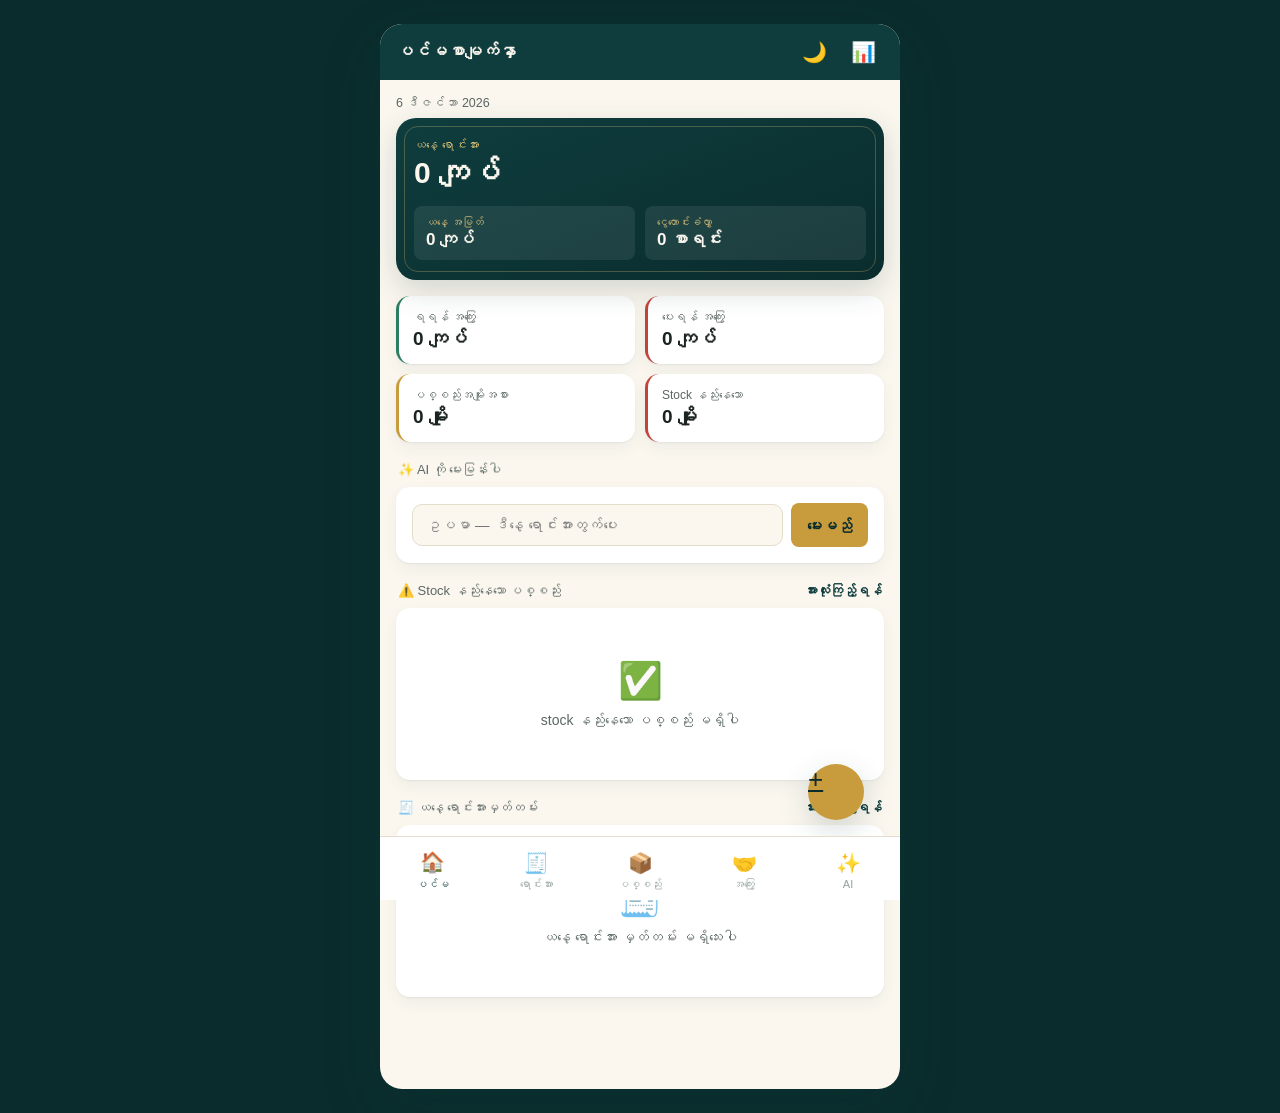
==== dashboard.html @ eabe9bf7 "Add files via upload" ====
<!DOCTYPE html>
<html lang="my">
<head>
<meta charset="UTF-8">
<meta name="viewport" content="width=device-width, initial-scale=1, viewport-fit=cover, maximum-scale=1">
<meta name="theme-color" content="#0F3D3E">
<title>ပင်မစာမျက်နှာ — မြန်မာလုပ်ငန်းကူ AI</title>
<link rel="manifest" href="manifest.json">
<link rel="icon" href="icon-192.png">
<link rel="apple-touch-icon" href="icon-192.png">
<link rel="stylesheet" href="style.css">
<link rel="stylesheet" href="responsive.css">
</head>
<body>
<div class="app">

  <div class="page">
    <div class="small muted" id="dateLabel">—</div>

    <div class="ledger mt-8">
      <div class="label">ယနေ့ ရောင်းအား</div>
      <div class="amount" id="ledgerAmount">0 ကျပ်</div>
      <div class="ledger-grid">
        <div class="ledger-mini">
          <div class="l">ယနေ့ အမြတ်</div>
          <div class="v" id="miniProfit">0 ကျပ်</div>
        </div>
        <div class="ledger-mini">
          <div class="l">ငွေတောင်းခံလွှာ</div>
          <div class="v" id="miniCount">0 စာရင်း</div>
        </div>
      </div>
    </div>

    <div class="stat-row mt-16">
      <div class="stat">
        <div class="l">ရရန် အကြွေး</div>
        <div class="v" id="statReceivable">0</div>
      </div>
      <div class="stat warn">
        <div class="l">ပေးရန် အကြွေး</div>
        <div class="v" id="statPayable">0</div>
      </div>
      <div class="stat gold">
        <div class="l">ပစ္စည်းအမျိုးအစား</div>
        <div class="v" id="statStock">0</div>
      </div>
      <div class="stat warn">
        <div class="l">Stock နည်းနေသော</div>
        <div class="v" id="statLow">0</div>
      </div>
    </div>

    <div class="section-title">
      <span>✨ AI ကို မေးမြန်းပါ</span>
    </div>
    <div class="card">
      <div class="flex gap-8">
        <input id="quickAsk" type="text" placeholder="ဥပမာ — ဒီနေ့ ရောင်းအားတွက်ပေး" style="flex:1;border:1.5px solid var(--line);border-radius:10px;padding:12px 13px;background:var(--paper);color:var(--ink);font-size:14.5px;">
        <button class="btn btn-gold" id="quickAskBtn" style="min-height:44px;padding:10px 16px;">မေးမည်</button>
      </div>
    </div>

    <div class="section-title">
      <span>⚠️ Stock နည်းနေသော ပစ္စည်း</span>
      <a class="link" href="inventory.html">အားလုံးကြည့်ရန်</a>
    </div>
    <div class="card" id="lowStockList"></div>

    <div class="section-title">
      <span>🧾 ယနေ့ ရောင်းအားမှတ်တမ်း</span>
      <a class="link" href="sales.html">အားလုံးကြည့်ရန်</a>
    </div>
    <div class="card" id="recentSalesList"></div>
  </div>

  <a href="sales.html" class="fab" title="ရောင်းအားထည့်ရန်">+</a>
</div>

<script src="db.js"></script>
<script src="utils.js"></script>
<script src="app.js"></script>
</body>
</html>
---- style.css ----
/* ==========================================================================
   Myanmar Work AI — Design Tokens
   Concept: "ငွေစာရင်းစာအုပ်" (the ledger book) — a teal cover, gold-stitched
   spine, cream pages. Numbers are the hero; everything else stays quiet.
   ========================================================================== */

@font-face {
  font-family: 'Noto Sans Myanmar';
  src: local('Noto Sans Myanmar');
}

:root {
  /* Color */
  --ink-teal: #0F3D3E;
  --ink-teal-deep: #0A2C2D;
  --gold: #C89B3C;
  --gold-soft: #E4C77A;
  --paper: #FBF7EF;
  --paper-raised: #FFFFFF;
  --coral: #C1443C;
  --coral-soft: #F4DEDC;
  --jade: #2E7D63;
  --jade-soft: #DCEEE6;
  --ink: #1B2422;
  --ink-muted: #5B6764;
  --ink-faint: #94A19D;
  --line: #E4DDCC;

  /* Type */
  --font-ui: 'Noto Sans Myanmar', 'Padauk', 'Myanmar Text', sans-serif;
  --font-num: 'Noto Sans Myanmar', 'Padauk', sans-serif;

  /* Layout */
  --radius-s: 8px;
  --radius-m: 14px;
  --radius-l: 20px;
  --shadow-card: 0 1px 2px rgba(15,61,62,0.06), 0 6px 16px rgba(15,61,62,0.06);
  --shadow-pop: 0 10px 30px rgba(15,61,62,0.18);
  --nav-h: 64px;
  --bar-h: 56px;
}

[data-theme="dark"] {
  --paper: #12191A;
  --paper-raised: #1A2324;
  --ink: #F1EEE4;
  --ink-muted: #AEB8B4;
  --ink-faint: #6E7876;
  --line: #2A3536;
  --ink-teal: #1C5B5C;
  --ink-teal-deep: #0A2C2D;
  --gold: #D8AE55;
  --jade-soft: #16332A;
  --coral-soft: #3A2220;
  --shadow-card: 0 1px 2px rgba(0,0,0,0.3), 0 6px 16px rgba(0,0,0,0.25);
}

* { box-sizing: border-box; }
html, body { margin: 0; padding: 0; }

body {
  font-family: var(--font-ui);
  background: var(--paper);
  color: var(--ink);
  min-height: 100vh;
  -webkit-font-smoothing: antialiased;
  transition: background 0.2s ease, color 0.2s ease;
}

h1, h2, h3, h4 { margin: 0; font-weight: 700; }
p { margin: 0; }

button, input, select, textarea { font-family: inherit; }

/* Ledger stitch divider — the signature motif */
.stitch {
  height: 1px;
  background-image: repeating-linear-gradient(90deg, var(--gold) 0 6px, transparent 6px 12px);
  opacity: 0.55;
}

/* ---------- App shell ---------- */
.app {
  max-width: 480px;
  margin: 0 auto;
  min-height: 100vh;
  background: var(--paper);
  position: relative;
  padding-bottom: calc(var(--nav-h) + 12px);
}

.topbar {
  position: sticky;
  top: 0;
  z-index: 20;
  height: var(--bar-h);
  display: flex;
  align-items: center;
  justify-content: space-between;
  padding: 0 16px;
  background: var(--ink-teal);
  color: var(--paper);
}

.topbar .title {
  font-size: 17px;
  font-weight: 700;
  letter-spacing: 0.2px;
}

.topbar .icon-btn {
  background: transparent;
  border: none;
  color: var(--paper);
  font-size: 20px;
  padding: 8px;
  border-radius: 999px;
  line-height: 1;
  cursor: pointer;
}
.topbar .icon-btn:active { background: rgba(255,255,255,0.14); }

.page {
  padding: 16px;
}

/* ---------- Bottom nav ---------- */
.bottom-nav {
  position: fixed;
  bottom: 0;
  left: 50%;
  transform: translateX(-50%);
  width: 100%;
  max-width: 480px;
  height: var(--nav-h);
  background: var(--paper-raised);
  border-top: 1px solid var(--line);
  display: flex;
  z-index: 30;
}

.bottom-nav a {
  flex: 1;
  display: flex;
  flex-direction: column;
  align-items: center;
  justify-content: center;
  gap: 3px;
  text-decoration: none;
  color: var(--ink-faint);
  font-size: 11px;
  padding-top: 4px;
}

.bottom-nav a .nav-ico { font-size: 20px; }
.bottom-nav a.active { color: var(--ink-teal); }
[data-theme="dark"] .bottom-nav a.active { color: var(--gold); }
.bottom-nav a.active .nav-ico { transform: translateY(-1px); }

/* ---------- Cards ---------- */
.card {
  background: var(--paper-raised);
  border-radius: var(--radius-m);
  box-shadow: var(--shadow-card);
  padding: 16px;
}

.card + .card { margin-top: 12px; }

.section-title {
  font-size: 13px;
  color: var(--ink-muted);
  margin: 20px 2px 10px;
  display: flex;
  align-items: center;
  justify-content: space-between;
}

.section-title .link { color: var(--ink-teal); font-weight: 600; text-decoration: none; }
[data-theme="dark"] .section-title .link { color: var(--gold); }

/* ---------- Ledger summary tile (dashboard hero) ---------- */
.ledger {
  background: linear-gradient(160deg, var(--ink-teal) 0%, var(--ink-teal-deep) 100%);
  border-radius: var(--radius-l);
  padding: 20px 18px;
  color: var(--paper);
  position: relative;
  overflow: hidden;
  box-shadow: var(--shadow-pop);
}

.ledger::after {
  content: "";
  position: absolute;
  inset: 8px;
  border: 1px solid rgba(232,199,122,0.28);
  border-radius: calc(var(--radius-l) - 6px);
  pointer-events: none;
}

.ledger .label {
  font-size: 12px;
  color: var(--gold-soft);
  letter-spacing: 0.3px;
}

.ledger .amount {
  font-size: 30px;
  font-weight: 800;
  font-family: var(--font-num);
  margin-top: 4px;
  letter-spacing: 0.2px;
}

.ledger-grid {
  display: grid;
  grid-template-columns: 1fr 1fr;
  gap: 10px;
  margin-top: 16px;
}

.ledger-mini {
  background: rgba(255,255,255,0.08);
  border-radius: var(--radius-s);
  padding: 10px 12px;
}
.ledger-mini .l { font-size: 11px; color: var(--gold-soft); }
.ledger-mini .v { font-size: 17px; font-weight: 700; margin-top: 2px; font-family: var(--font-num); }

/* ---------- Stat cards ---------- */
.stat-row {
  display: grid;
  grid-template-columns: 1fr 1fr;
  gap: 10px;
}

.stat {
  background: var(--paper-raised);
  border-radius: var(--radius-m);
  padding: 14px;
  box-shadow: var(--shadow-card);
  border-left: 3px solid var(--jade);
}
.stat.warn { border-left-color: var(--coral); }
.stat.gold { border-left-color: var(--gold); }

.stat .l { font-size: 12px; color: var(--ink-muted); }
.stat .v { font-size: 19px; font-weight: 800; margin-top: 4px; font-family: var(--font-num); }

/* ---------- Buttons ---------- */
.btn {
  display: inline-flex;
  align-items: center;
  justify-content: center;
  gap: 8px;
  border: none;
  border-radius: var(--radius-s);
  padding: 13px 18px;
  font-size: 15px;
  font-weight: 700;
  cursor: pointer;
  min-height: 48px;
}

.btn-primary { background: var(--ink-teal); color: var(--paper); }
.btn-primary:active { background: var(--ink-teal-deep); }

.btn-gold { background: var(--gold); color: var(--ink-teal-deep); }
.btn-gold:active { background: var(--gold-soft); }

.btn-outline { background: transparent; color: var(--ink-teal); border: 1.5px solid var(--ink-teal); }
[data-theme="dark"] .btn-outline { color: var(--gold); border-color: var(--gold); }

.btn-danger { background: var(--coral); color: #fff; }

.btn-block { width: 100%; }

.fab {
  position: fixed;
  right: max(16px, calc(50% - 240px + 16px));
  bottom: calc(var(--nav-h) + 16px);
  width: 56px;
  height: 56px;
  border-radius: 50%;
  background: var(--gold);
  color: var(--ink-teal-deep);
  border: none;
  font-size: 26px;
  box-shadow: var(--shadow-pop);
  z-index: 25;
  cursor: pointer;
}

/* ---------- Forms ---------- */
.field { margin-bottom: 14px; }
.field label {
  display: block;
  font-size: 13px;
  color: var(--ink-muted);
  margin-bottom: 6px;
  font-weight: 600;
}
.field input, .field select, .field textarea {
  width: 100%;
  padding: 12px 13px;
  border-radius: var(--radius-s);
  border: 1.5px solid var(--line);
  background: var(--paper-raised);
  color: var(--ink);
  font-size: 15px;
}
.field input:focus, .field select:focus, .field textarea:focus {
  outline: none;
  border-color: var(--ink-teal);
}
[data-theme="dark"] .field input:focus, [data-theme="dark"] .field select:focus { border-color: var(--gold); }

/* ---------- List rows ---------- */
.row-item {
  display: flex;
  align-items: center;
  gap: 12px;
  padding: 12px 4px;
  border-bottom: 1px solid var(--line);
}
.row-item:last-child { border-bottom: none; }

.row-item .swatch {
  width: 40px;
  height: 40px;
  border-radius: 10px;
  display: flex;
  align-items: center;
  justify-content: center;
  font-size: 18px;
  background: var(--jade-soft);
  color: var(--jade);
  flex-shrink: 0;
}
.row-item .swatch.warn { background: var(--coral-soft); color: var(--coral); }
.row-item .swatch.gold { background: rgba(200,155,60,0.15); color: var(--gold); }

.row-item .main { flex: 1; min-width: 0; }
.row-item .main .t1 { font-size: 14.5px; font-weight: 600; }
.row-item .main .t2 { font-size: 12.5px; color: var(--ink-muted); margin-top: 2px; }
.row-item .amt { font-size: 14.5px; font-weight: 700; font-family: var(--font-num); white-space: nowrap; }
.row-item .amt.pos { color: var(--jade); }
.row-item .amt.neg { color: var(--coral); }

/* ---------- Empty state ---------- */
.empty {
  text-align: center;
  padding: 36px 20px;
  color: var(--ink-muted);
}
.empty .ico { font-size: 36px; margin-bottom: 10px; }
.empty .t { font-size: 14px; }

/* ---------- Tag / badge ---------- */
.badge {
  display: inline-block;
  font-size: 11px;
  font-weight: 700;
  padding: 3px 9px;
  border-radius: 999px;
}
.badge.low { background: var(--coral-soft); color: var(--coral); }
.badge.ok { background: var(--jade-soft); color: var(--jade); }

/* ---------- Modal / sheet ---------- */
.overlay {
  position: fixed;
  inset: 0;
  background: rgba(10,20,20,0.45);
  z-index: 40;
  display: none;
}
.overlay.open { display: block; }

.sheet {
  position: fixed;
  left: 50%;
  bottom: 0;
  transform: translateX(-50%);
  width: 100%;
  max-width: 480px;
  max-height: 88vh;
  overflow-y: auto;
  background: var(--paper);
  border-radius: 18px 18px 0 0;
  z-index: 41;
  padding: 18px 16px calc(env(safe-area-inset-bottom, 0px) + 18px);
  box-shadow: var(--shadow-pop);
  animation: sheetUp 0.22s ease;
}
@keyframes sheetUp { from { transform: translate(-50%, 40px); opacity: 0; } to { transform: translate(-50%, 0); opacity: 1; } }

.sheet .handle {
  width: 40px;
  height: 4px;
  background: var(--line);
  border-radius: 3px;
  margin: 0 auto 14px;
}

.sheet-title {
  font-size: 17px;
  font-weight: 700;
  margin-bottom: 14px;
}

/* ---------- Toast ---------- */
.toast {
  position: fixed;
  left: 50%;
  bottom: calc(var(--nav-h) + 14px);
  transform: translate(-50%, 20px);
  background: var(--ink-teal-deep);
  color: var(--paper);
  padding: 12px 18px;
  border-radius: 999px;
  font-size: 13.5px;
  box-shadow: var(--shadow-pop);
  z-index: 60;
  opacity: 0;
  transition: all 0.25s ease;
  pointer-events: none;
  max-width: 90%;
  text-align: center;
}
.toast.show { opacity: 1; transform: translate(-50%, 0); }

/* ---------- Tabs ---------- */
.tabs {
  display: flex;
  gap: 6px;
  background: var(--line);
  padding: 4px;
  border-radius: 10px;
  margin-bottom: 14px;
}
.tabs button {
  flex: 1;
  border: none;
  background: transparent;
  padding: 9px 6px;
  border-radius: 8px;
  font-size: 13px;
  font-weight: 700;
  color: var(--ink-muted);
  cursor: pointer;
}
.tabs button.active { background: var(--paper-raised); color: var(--ink-teal); box-shadow: 0 1px 3px rgba(0,0,0,0.08); }
[data-theme="dark"] .tabs button.active { color: var(--gold); }

/* ---------- AI chat ---------- */
.chat-wrap {
  display: flex;
  flex-direction: column;
  gap: 10px;
  padding-bottom: 10px;
}
.bubble {
  max-width: 82%;
  padding: 11px 14px;
  border-radius: 14px;
  font-size: 14.5px;
  line-height: 1.5;
}
.bubble.user {
  align-self: flex-end;
  background: var(--ink-teal);
  color: var(--paper);
  border-bottom-right-radius: 4px;
}
.bubble.ai {
  align-self: flex-start;
  background: var(--paper-raised);
  border: 1px solid var(--line);
  border-bottom-left-radius: 4px;
}
.bubble.ai b { color: var(--ink-teal); }
[data-theme="dark"] .bubble.ai b { color: var(--gold); }

.chip-row { display: flex; flex-wrap: wrap; gap: 8px; margin: 10px 0 4px; }
.chip {
  background: var(--jade-soft);
  color: var(--jade);
  border: none;
  padding: 8px 12px;
  border-radius: 999px;
  font-size: 12.5px;
  font-weight: 600;
  cursor: pointer;
}

.chat-input-bar {
  position: fixed;
  bottom: calc(var(--nav-h) + 8px);
  left: 50%;
  transform: translateX(-50%);
  width: 100%;
  max-width: 480px;
  padding: 8px 12px;
  display: flex;
  gap: 8px;
  z-index: 22;
}
.chat-input-bar input {
  flex: 1;
  border-radius: 999px;
  border: 1.5px solid var(--line);
  padding: 12px 16px;
  background: var(--paper-raised);
  font-size: 14.5px;
  color: var(--ink);
}
.chat-input-bar button {
  width: 44px;
  height: 44px;
  border-radius: 50%;
  border: none;
  background: var(--ink-teal);
  color: var(--paper);
  font-size: 18px;
  flex-shrink: 0;
}
.chat-input-bar button.mic { background: var(--gold); color: var(--ink-teal-deep); }
.chat-input-bar button.mic.listening { background: var(--coral); color: #fff; animation: pulse 1s infinite; }
@keyframes pulse { 0%,100% { box-shadow: 0 0 0 0 rgba(193,68,60,0.4);} 50% { box-shadow: 0 0 0 8px rgba(193,68,60,0);} }

/* ---------- Utility ---------- */
.flex { display: flex; align-items: center; }
.flex-between { display: flex; align-items: center; justify-content: space-between; }
.gap-8 { gap: 8px; }
.gap-10 { gap: 10px; }
.mt-8 { margin-top: 8px; }
.mt-12 { margin-top: 12px; }
.mt-16 { margin-top: 16px; }
.muted { color: var(--ink-muted); }
.small { font-size: 12.5px; }
.center { text-align: center; }
.grow { flex: 1; }
.no-scroll { overflow: hidden; }

::-webkit-scrollbar { width: 0; height: 0; }
---- responsive.css ----
/* Mobile-first base lives in style.css. This file widens the canvas
   gracefully for tablets/desktops without abandoning the phone-app feel. */

@media (min-width: 560px) {
  .app {
    max-width: 480px;
    margin: 24px auto;
    min-height: calc(100vh - 48px);
    border-radius: 22px;
    overflow: hidden;
    box-shadow: 0 20px 60px rgba(15,61,62,0.18);
  }
  .bottom-nav, .chat-input-bar, .fab { max-width: 480px; }
  body { background: var(--ink-teal-deep); }
  [data-theme="dark"] body { background: #0A0E0E; }
}

@media (min-width: 900px) {
  .app { max-width: 520px; }
  .bottom-nav, .chat-input-bar, .fab { max-width: 520px; }
}

/* Small phones */
@media (max-width: 340px) {
  .ledger .amount { font-size: 25px; }
  .stat .v { font-size: 16.5px; }
  .btn { font-size: 14px; padding: 12px 14px; }
}

/* Landscape phones — keep nav reachable, shrink hero */
@media (max-height: 480px) and (orientation: landscape) {
  .ledger { padding: 14px; }
  .ledger .amount { font-size: 22px; }
  .ledger-grid { margin-top: 10px; }
}

@media (prefers-reduced-motion: reduce) {
  * { animation-duration: 0.001s !important; transition-duration: 0.001s !important; }
}

@media print {
  .bottom-nav, .topbar, .fab, .chat-input-bar, .overlay { display: none !important; }
  .app { box-shadow: none; max-width: 100%; padding-bottom: 0; }
  body { background: #fff; }
}
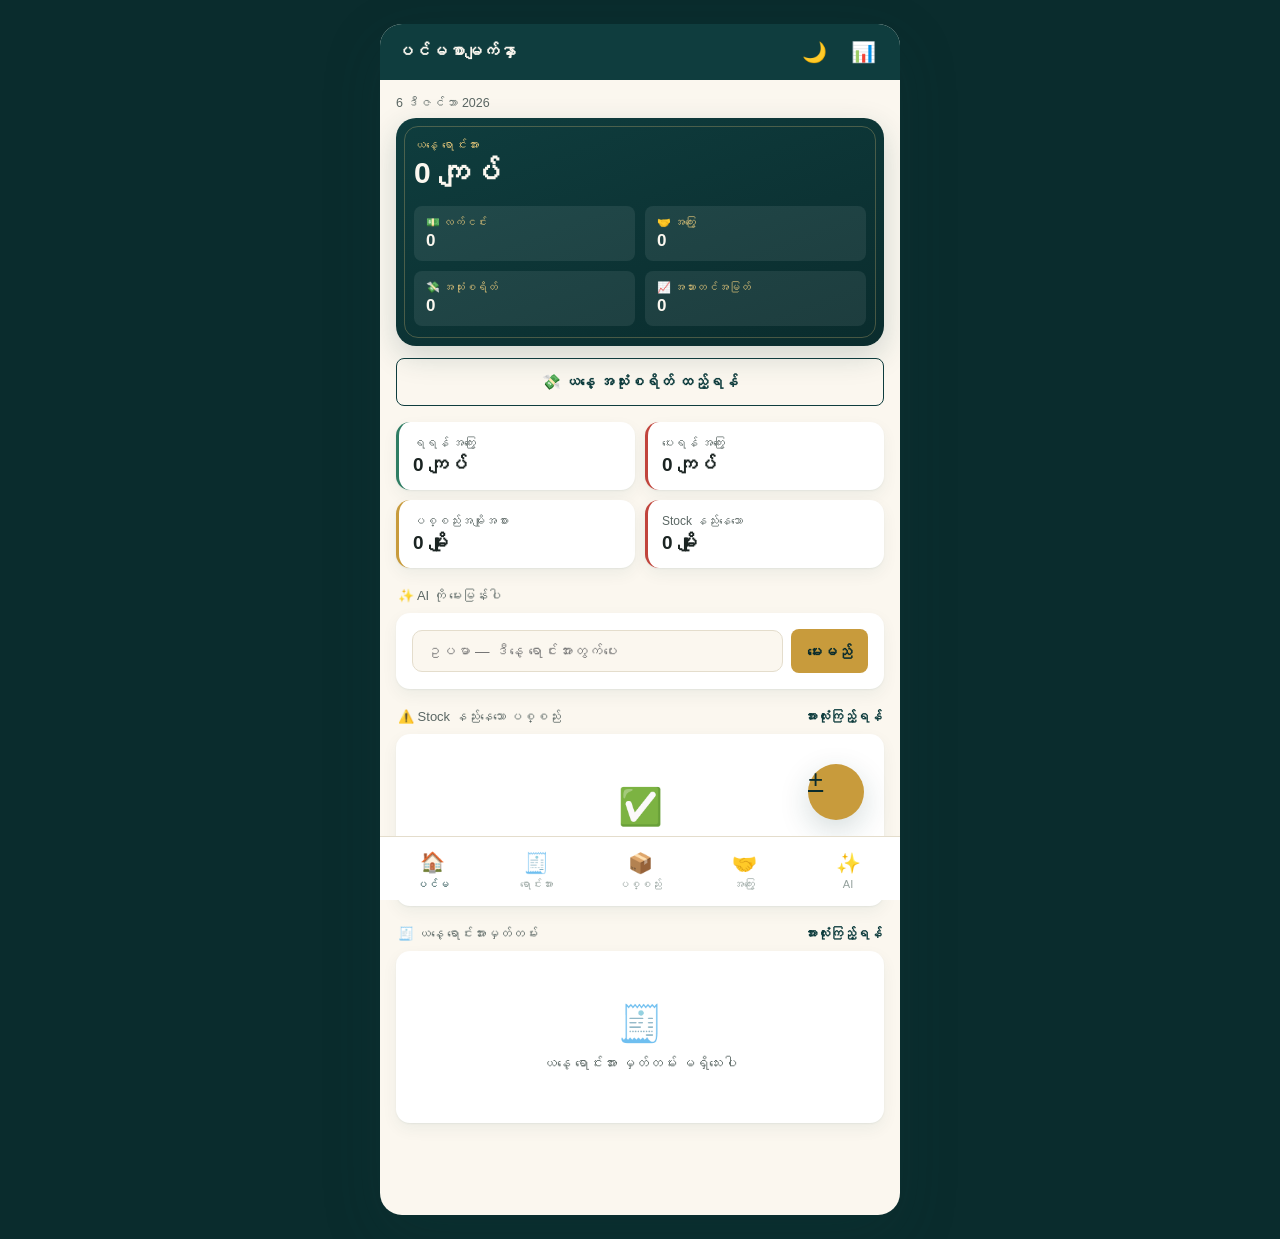
==== commit b1d12f3e: "Add files via upload" ====
--- a/dashboard.html
+++ b/dashboard.html
@@ -22,15 +22,25 @@
       <div class="amount" id="ledgerAmount">0 ကျပ်</div>
       <div class="ledger-grid">
         <div class="ledger-mini">
-          <div class="l">ယနေ့ အမြတ်</div>
-          <div class="v" id="miniProfit">0 ကျပ်</div>
+          <div class="l">💵 လက်ငင်း</div>
+          <div class="v" id="miniCash">0</div>
         </div>
         <div class="ledger-mini">
-          <div class="l">ငွေတောင်းခံလွှာ</div>
-          <div class="v" id="miniCount">0 စာရင်း</div>
+          <div class="l">🤝 အကြွေး</div>
+          <div class="v" id="miniCredit">0</div>
+        </div>
+        <div class="ledger-mini">
+          <div class="l">💸 အသုံးစရိတ်</div>
+          <div class="v" id="miniExpense">0</div>
+        </div>
+        <div class="ledger-mini">
+          <div class="l">📈 အသားတင်အမြတ်</div>
+          <div class="v" id="miniProfit">0</div>
         </div>
       </div>
     </div>
+
+    <button class="btn btn-outline btn-block mt-12" id="addExpenseBtn">💸 ယနေ့ အသုံးစရိတ် ထည့်ရန်</button>
 
     <div class="stat-row mt-16">
       <div class="stat">
@@ -77,6 +87,35 @@
   <a href="sales.html" class="fab" title="ရောင်းအားထည့်ရန်">+</a>
 </div>
 
+<div class="overlay" id="overlay"></div>
+<div class="sheet" id="expenseSheet" style="display:none;">
+  <div class="handle"></div>
+  <div class="sheet-title">သုံးစရိတ် ထည့်ရန်</div>
+
+  <div class="field">
+    <label>အမျိုးအစား</label>
+    <div class="chip-row" id="expenseCategoryChips"></div>
+    <div class="flex gap-8 mt-8">
+      <input type="text" id="newCategoryInput" placeholder="အမျိုးအစားအသစ် ထည့်ရန်..." style="flex:1;padding:9px 12px;border-radius:8px;border:1.5px solid var(--line);background:var(--paper-raised);color:var(--ink);font-size:13px;">
+      <button class="btn btn-outline" id="addCategoryBtn" style="min-height:38px;padding:8px 14px;font-size:13px;">+ ထည့်</button>
+    </div>
+  </div>
+
+  <div class="field">
+    <label>ပမာဏ</label>
+    <input type="number" id="expenseAmount" min="0" placeholder="0">
+  </div>
+  <div class="field">
+    <label>မှတ်ချက် (မဖြစ်မနေ မလို)</label>
+    <input type="text" id="expenseNote" placeholder="ဥပမာ — ဆိုင်ပစ္စည်း သယ်ယူခ">
+  </div>
+
+  <div class="flex gap-8 mt-12">
+    <button class="btn btn-outline grow" id="cancelExpenseBtn">ပယ်ဖျက်မည်</button>
+    <button class="btn btn-primary grow" id="saveExpenseBtn">သိမ်းဆည်းမည်</button>
+  </div>
+</div>
+
 <script src="db.js"></script>
 <script src="utils.js"></script>
 <script src="app.js"></script>
